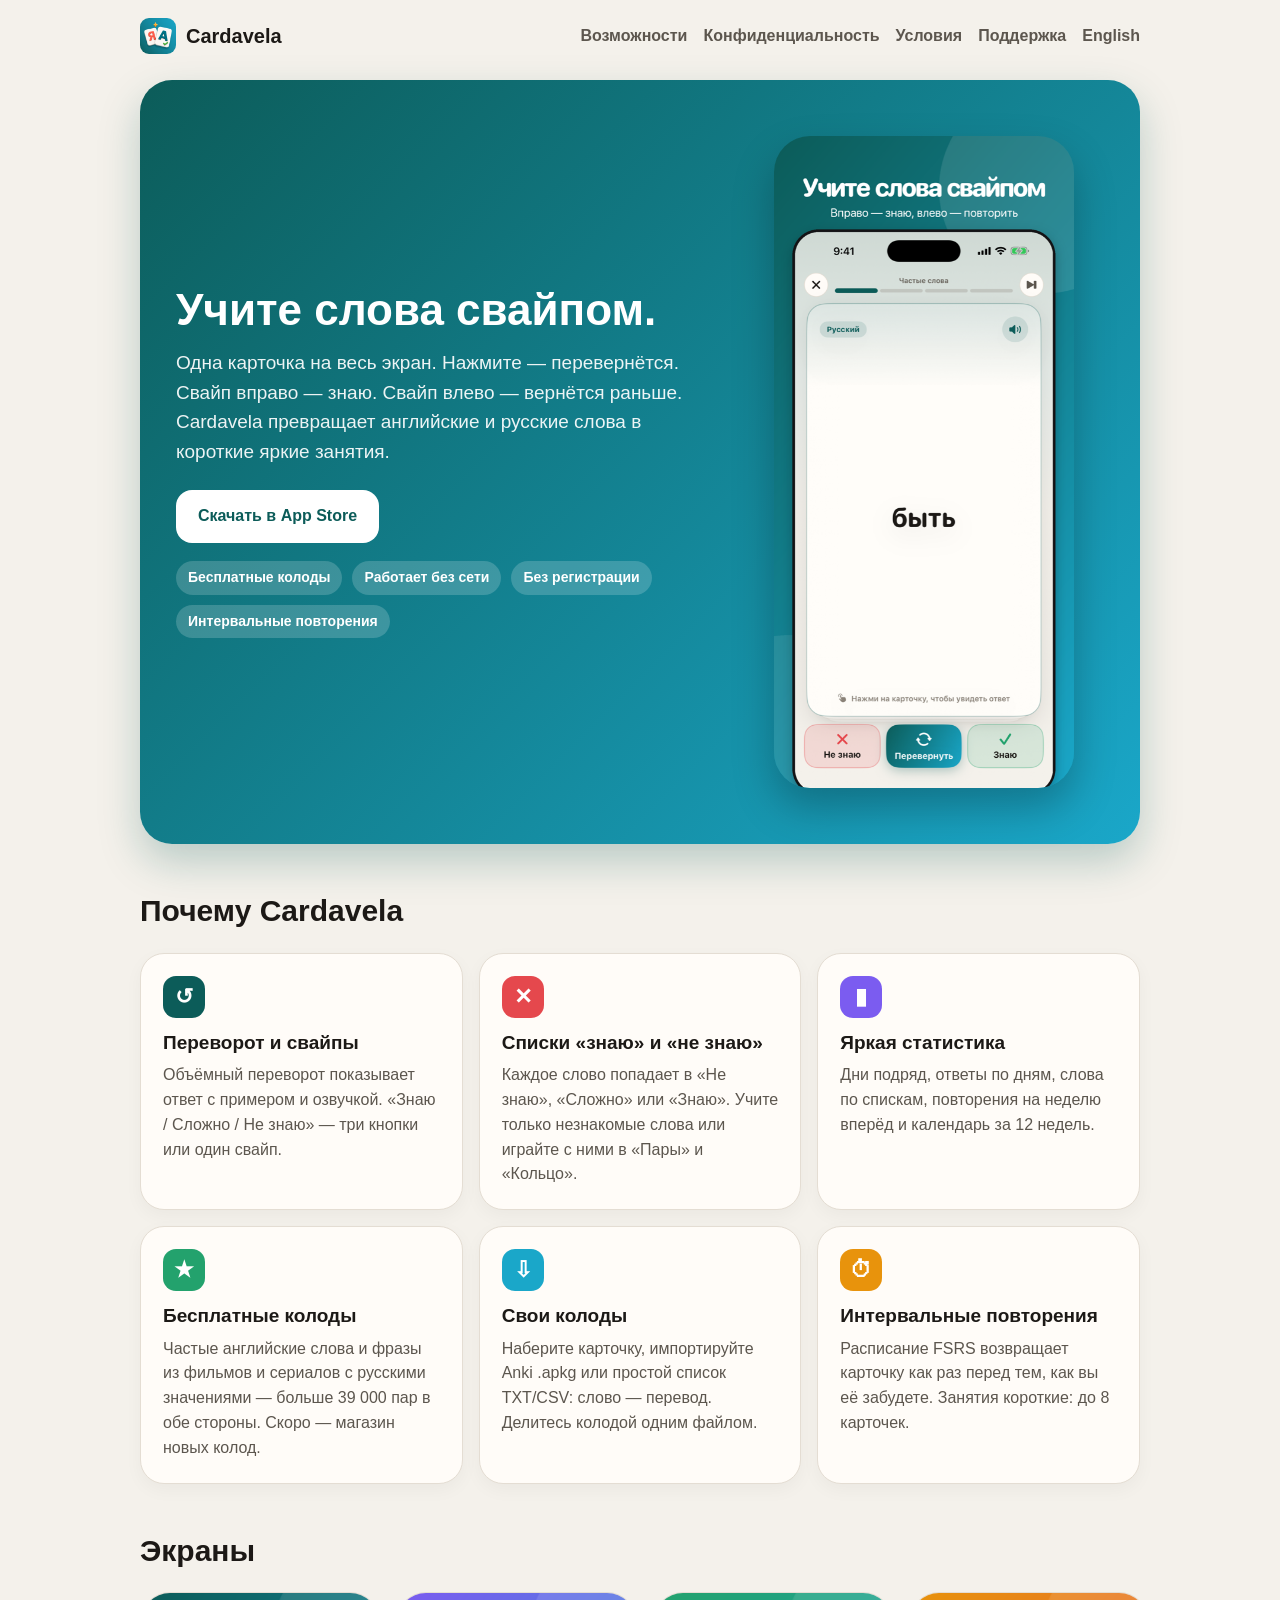
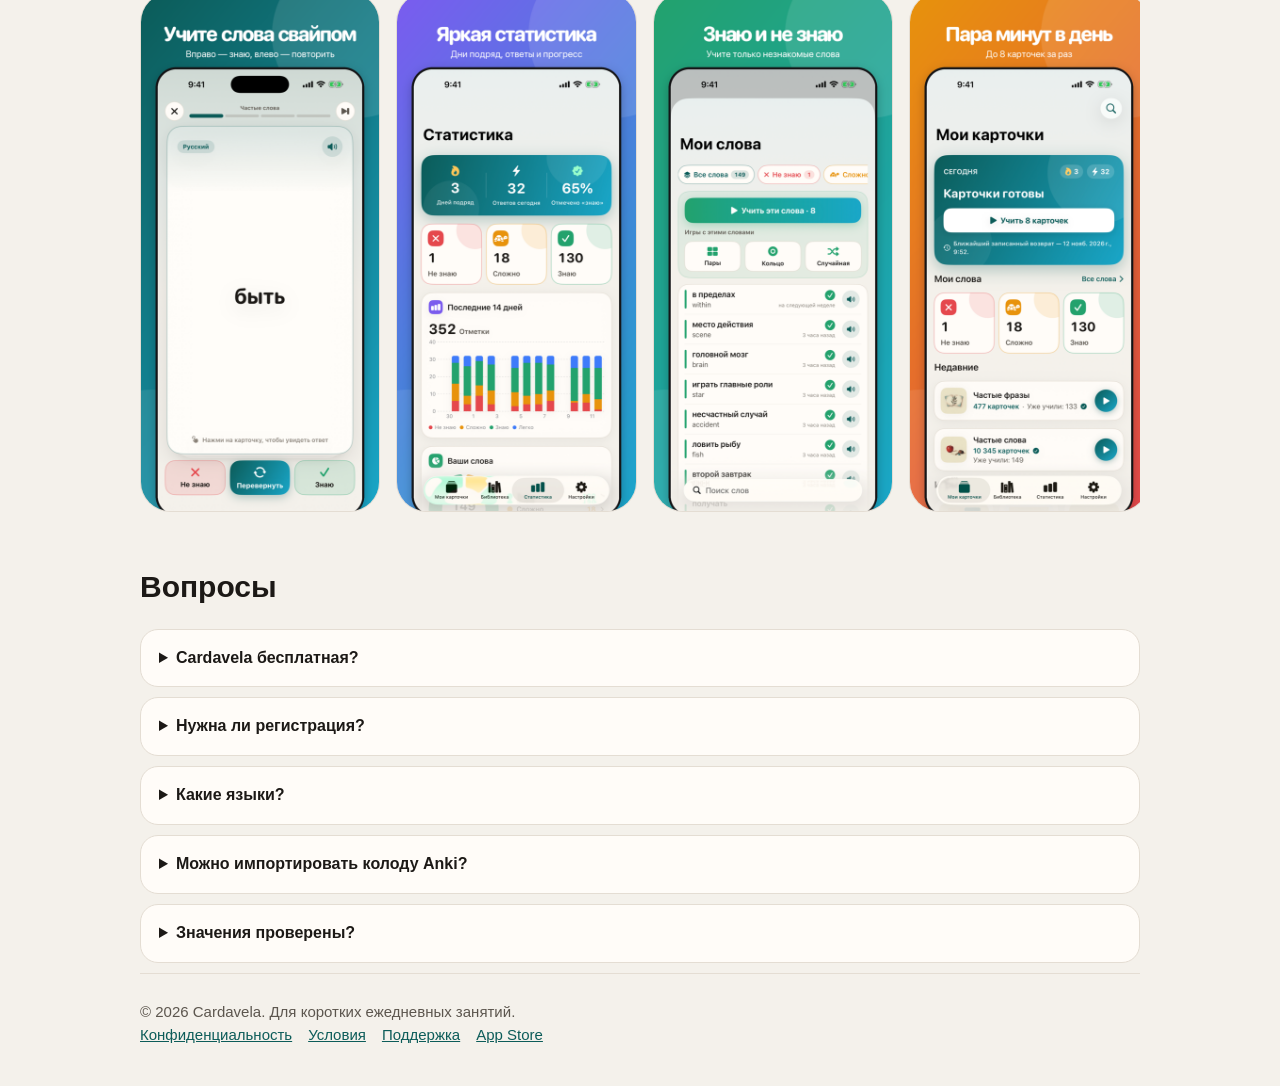
==== ru/index.html @ 1445d104 "Cardavela site: landing, privacy, terms, support (EN/RU) Co-Authored-By: Claude Opus 5.5 <noreply@an" ====
<!doctype html><html lang="ru"><head><meta charset="utf-8"><meta name="viewport" content="width=device-width,initial-scale=1">
<title>Cardavela — карточки английских и русских слов: свайпы, графики и бесплатные колоды</title><meta name="description" content="Учите английские и русские слова карточками: свайп вправо — знаю, влево — не знаю. Бесплатные колоды частых слов и фраз, интервальные повторения, яркая статистика и свои колоды. Без интернета и без регистрации."><meta name="keywords" content="карточки, учить английский, английские слова, русские слова, словарный запас, интервальное повторение, флеш-карточки, Anki, приложение для изучения слов">
<link rel="canonical" href="https://sergii-ziborov.github.io/cardavela-site/ru/index.html"><link rel="alternate" hreflang="en" href="https://sergii-ziborov.github.io/cardavela-site/index.html"><link rel="alternate" hreflang="ru" href="https://sergii-ziborov.github.io/cardavela-site/ru/index.html"><link rel="alternate" hreflang="x-default" href="https://sergii-ziborov.github.io/cardavela-site/index.html">
<meta property="og:type" content="website"><meta property="og:title" content="Cardavela — карточки английских и русских слов: свайпы, графики и бесплатные колоды"><meta property="og:description" content="Учите английские и русские слова карточками: свайп вправо — знаю, влево — не знаю. Бесплатные колоды частых слов и фраз, интервальные повторения, яркая статистика и свои колоды. Без интернета и без регистрации."><meta property="og:image" content="https://sergii-ziborov.github.io/cardavela-site/assets/og.png"><meta property="og:url" content="https://sergii-ziborov.github.io/cardavela-site/ru/index.html"><meta name="twitter:card" content="summary_large_image">
<meta name="apple-itunes-app" content="app-id=6825797949"><link rel="icon" href="../assets/icon.png"><link rel="apple-touch-icon" href="../assets/icon.png"><link rel="stylesheet" href="../assets/style.css">
<script type="application/ld+json">{"@context": "https://schema.org", "@type": "MobileApplication", "name": "Cardavela", "operatingSystem": "iOS 17+", "applicationCategory": "EducationalApplication", "offers": {"@type": "Offer", "price": "0", "priceCurrency": "USD"}, "description": "Учите английские и русские слова карточками: свайп вправо — знаю, влево — не знаю. Бесплатные колоды частых слов и фраз, интервальные повторения, яркая статистика и свои колоды. Без интернета и без регистрации.", "inLanguage": "ru", "url": "https://sergii-ziborov.github.io/cardavela-site/ru/", "installUrl": "https://apps.apple.com/app/id6825797949", "image": "https://sergii-ziborov.github.io/cardavela-site/assets/icon.png"}</script></head><body><div class="wrap">
<header class="top"><a class="brand" href="./index.html"><img src="../assets/icon.png" alt="">Cardavela</a>
<nav><a href="index.html#features">Возможности</a><a href="privacy.html">Конфиденциальность</a><a href="terms.html">Условия</a><a href="support.html">Поддержка</a><a href="../index.html" hreflang="en">English</a></nav></header>
<section class="hero"><div><h1>Учите слова свайпом.</h1><p>Одна карточка на весь экран. Нажмите — перевернётся. Свайп вправо — знаю. Свайп влево — вернётся раньше. Cardavela превращает английские и русские слова в короткие яркие занятия.</p><a class="cta" href="https://apps.apple.com/app/id6825797949"> Скачать в App Store</a>
<div class="badges"><span class="badge">Бесплатные колоды</span><span class="badge">Работает без сети</span><span class="badge">Без регистрации</span><span class="badge">Интервальные повторения</span></div></div><img class="shot" src="../assets/shot-1-ru.png" alt="Cardavela"></section>
<h2 id="features">Почему Cardavela</h2><div class="grid"><div class="card"><div class="ico" style="background:#0C5C59">↺</div><h3>Переворот и свайпы</h3><p>Объёмный переворот показывает ответ с примером и озвучкой. «Знаю / Сложно / Не знаю» — три кнопки или один свайп.</p></div><div class="card"><div class="ico" style="background:#E5484D">✕</div><h3>Списки «знаю» и «не знаю»</h3><p>Каждое слово попадает в «Не знаю», «Сложно» или «Знаю». Учите только незнакомые слова или играйте с ними в «Пары» и «Кольцо».</p></div><div class="card"><div class="ico" style="background:#7B5CF0">▮</div><h3>Яркая статистика</h3><p>Дни подряд, ответы по дням, слова по спискам, повторения на неделю вперёд и календарь за 12 недель.</p></div><div class="card"><div class="ico" style="background:#23A26D">★</div><h3>Бесплатные колоды</h3><p>Частые английские слова и фразы из фильмов и сериалов с русскими значениями — больше 39 000 пар в обе стороны. Скоро — магазин новых колод.</p></div><div class="card"><div class="ico" style="background:#1AA7C9">⇩</div><h3>Свои колоды</h3><p>Наберите карточку, импортируйте Anki .apkg или простой список TXT/CSV: слово — перевод. Делитесь колодой одним файлом.</p></div><div class="card"><div class="ico" style="background:#E8930C">⏱</div><h3>Интервальные повторения</h3><p>Расписание FSRS возвращает карточку как раз перед тем, как вы её забудете. Занятия короткие: до 8 карточек.</p></div></div>
<h2>Экраны</h2><div class="shots"><img src="../assets/shot-1-ru.png" alt="Cardavela screen 1" loading="lazy"><img src="../assets/shot-2-ru.png" alt="Cardavela screen 2" loading="lazy"><img src="../assets/shot-3-ru.png" alt="Cardavela screen 3" loading="lazy"><img src="../assets/shot-4-ru.png" alt="Cardavela screen 4" loading="lazy"><img src="../assets/shot-5-ru.png" alt="Cardavela screen 5" loading="lazy"></div>
<h2>Вопросы</h2><details><summary>Cardavela бесплатная?</summary><p>Да. Приложение и все нынешние колоды бесплатны. Позже в магазине колод могут появиться платные наборы; бесплатные останутся бесплатными.</p></details><details><summary>Нужна ли регистрация?</summary><p>Нет. Карточки и ответы хранятся на вашем устройстве. Можно сохранить личную копию в файл.</p></details><details><summary>Какие языки?</summary><p>Карточки английский ↔ русский в обе стороны. Интерфейс: русский, английский, иврит, испанский и арабский.</p></details><details><summary>Можно импортировать колоду Anki?</summary><p>Да: пакеты .apkg и простые списки TXT/CSV/TSV. Расписание не копируется — память начинается заново.</p></details><details><summary>Значения проверены?</summary><p>Опубликованные пары — подсчёт по субтитрам фильмов и сериалов, а не проверенный словарь. Приложение помечает это на карточке.</p></details><script type="application/ld+json">{"@context": "https://schema.org", "@type": "FAQPage", "mainEntity": [{"@type": "Question", "name": "Cardavela бесплатная?", "acceptedAnswer": {"@type": "Answer", "text": "Да. Приложение и все нынешние колоды бесплатны. Позже в магазине колод могут появиться платные наборы; бесплатные останутся бесплатными."}}, {"@type": "Question", "name": "Нужна ли регистрация?", "acceptedAnswer": {"@type": "Answer", "text": "Нет. Карточки и ответы хранятся на вашем устройстве. Можно сохранить личную копию в файл."}}, {"@type": "Question", "name": "Какие языки?", "acceptedAnswer": {"@type": "Answer", "text": "Карточки английский ↔ русский в обе стороны. Интерфейс: русский, английский, иврит, испанский и арабский."}}, {"@type": "Question", "name": "Можно импортировать колоду Anki?", "acceptedAnswer": {"@type": "Answer", "text": "Да: пакеты .apkg и простые списки TXT/CSV/TSV. Расписание не копируется — память начинается заново."}}, {"@type": "Question", "name": "Значения проверены?", "acceptedAnswer": {"@type": "Answer", "text": "Опубликованные пары — подсчёт по субтитрам фильмов и сериалов, а не проверенный словарь. Приложение помечает это на карточке."}}]}</script>
<footer>© 2026 Cardavela. Для коротких ежедневных занятий.<br><a href="privacy.html">Конфиденциальность</a><a href="terms.html">Условия</a><a href="support.html">Поддержка</a><a href="https://apps.apple.com/app/id6825797949">App Store</a></footer></div></body></html>
---- assets/style.css ----
:root{--teal:#0C5C59;--sky:#1AA7C9;--green:#23A26D;--amber:#E8930C;--red:#E5484D;--violet:#7B5CF0;--paper:#F4F1EB;--surface:#FFFCF8;--ink:#1C1916;--ink2:#5C564E;--line:#E4DDD3}
@media (prefers-color-scheme:dark){:root{--paper:#141311;--surface:#1E1C19;--ink:#F4F0EA;--ink2:#C4BBB0;--line:#3A3530}}
*{box-sizing:border-box}html{-webkit-text-size-adjust:100%}
body{margin:0;font-family:-apple-system,BlinkMacSystemFont,"SF Pro Text","Segoe UI",Roboto,Helvetica,Arial,sans-serif;background:var(--paper);color:var(--ink);line-height:1.55}
a{color:var(--teal)}@media (prefers-color-scheme:dark){a{color:#8FD4CF}}
.wrap{max-width:1040px;margin:0 auto;padding:0 20px}
header.top{display:flex;align-items:center;justify-content:space-between;padding:18px 0}
.brand{display:flex;align-items:center;gap:10px;font-weight:800;font-size:20px;text-decoration:none;color:var(--ink)}
.brand img{width:36px;height:36px;border-radius:9px}
nav a{margin-left:16px;text-decoration:none;font-weight:600;color:var(--ink2)}
.hero{background:linear-gradient(135deg,var(--teal),var(--sky));color:#fff;border-radius:32px;padding:56px 36px;display:grid;grid-template-columns:1.2fr .8fr;gap:28px;align-items:center;margin:8px 0 36px;box-shadow:0 18px 40px rgba(12,92,89,.25)}
.hero h1{font-size:44px;line-height:1.1;margin:0 0 14px}.hero p{font-size:19px;opacity:.92;margin:0 0 24px}
.hero img.shot{width:100%;max-width:300px;justify-self:center;border-radius:36px;box-shadow:0 20px 40px rgba(0,0,0,.25)}
.cta{display:inline-flex;align-items:center;gap:10px;background:#fff;color:var(--teal);font-weight:800;padding:14px 22px;border-radius:16px;text-decoration:none}
.badges{display:flex;gap:10px;flex-wrap:wrap;margin-top:18px}.badge{background:rgba(255,255,255,.18);padding:6px 12px;border-radius:999px;font-weight:700;font-size:14px}
h2{font-size:30px;margin:44px 0 18px}
.grid{display:grid;grid-template-columns:repeat(3,1fr);gap:16px}
.card{background:var(--surface);border:1px solid var(--line);border-radius:24px;padding:22px;box-shadow:0 6px 18px rgba(0,0,0,.04)}
.card h3{margin:10px 0 6px;font-size:19px}.card p{margin:0;color:var(--ink2)}
.ico{width:42px;height:42px;border-radius:13px;display:grid;place-items:center;color:#fff;font-size:22px;font-weight:900}
.shots{display:flex;gap:16px;overflow-x:auto;padding-bottom:8px}.shots img{height:520px;border-radius:30px;border:1px solid var(--line)}
details{background:var(--surface);border:1px solid var(--line);border-radius:18px;padding:16px 18px;margin:10px 0}summary{font-weight:700;cursor:pointer}
.doc{background:var(--surface);border:1px solid var(--line);border-radius:28px;padding:32px;margin:12px 0 40px}
.doc h1{margin-top:0}.doc h2{font-size:22px;margin:28px 0 8px}.muted{color:var(--ink2)}
footer{border-top:1px solid var(--line);padding:26px 0 40px;color:var(--ink2);font-size:15px}footer a{margin-right:16px}
@media (max-width:760px){.hero{grid-template-columns:1fr;padding:36px 22px}.hero h1{font-size:34px}.grid{grid-template-columns:1fr}.shots img{height:440px}nav a{margin-left:10px;font-size:14px}}
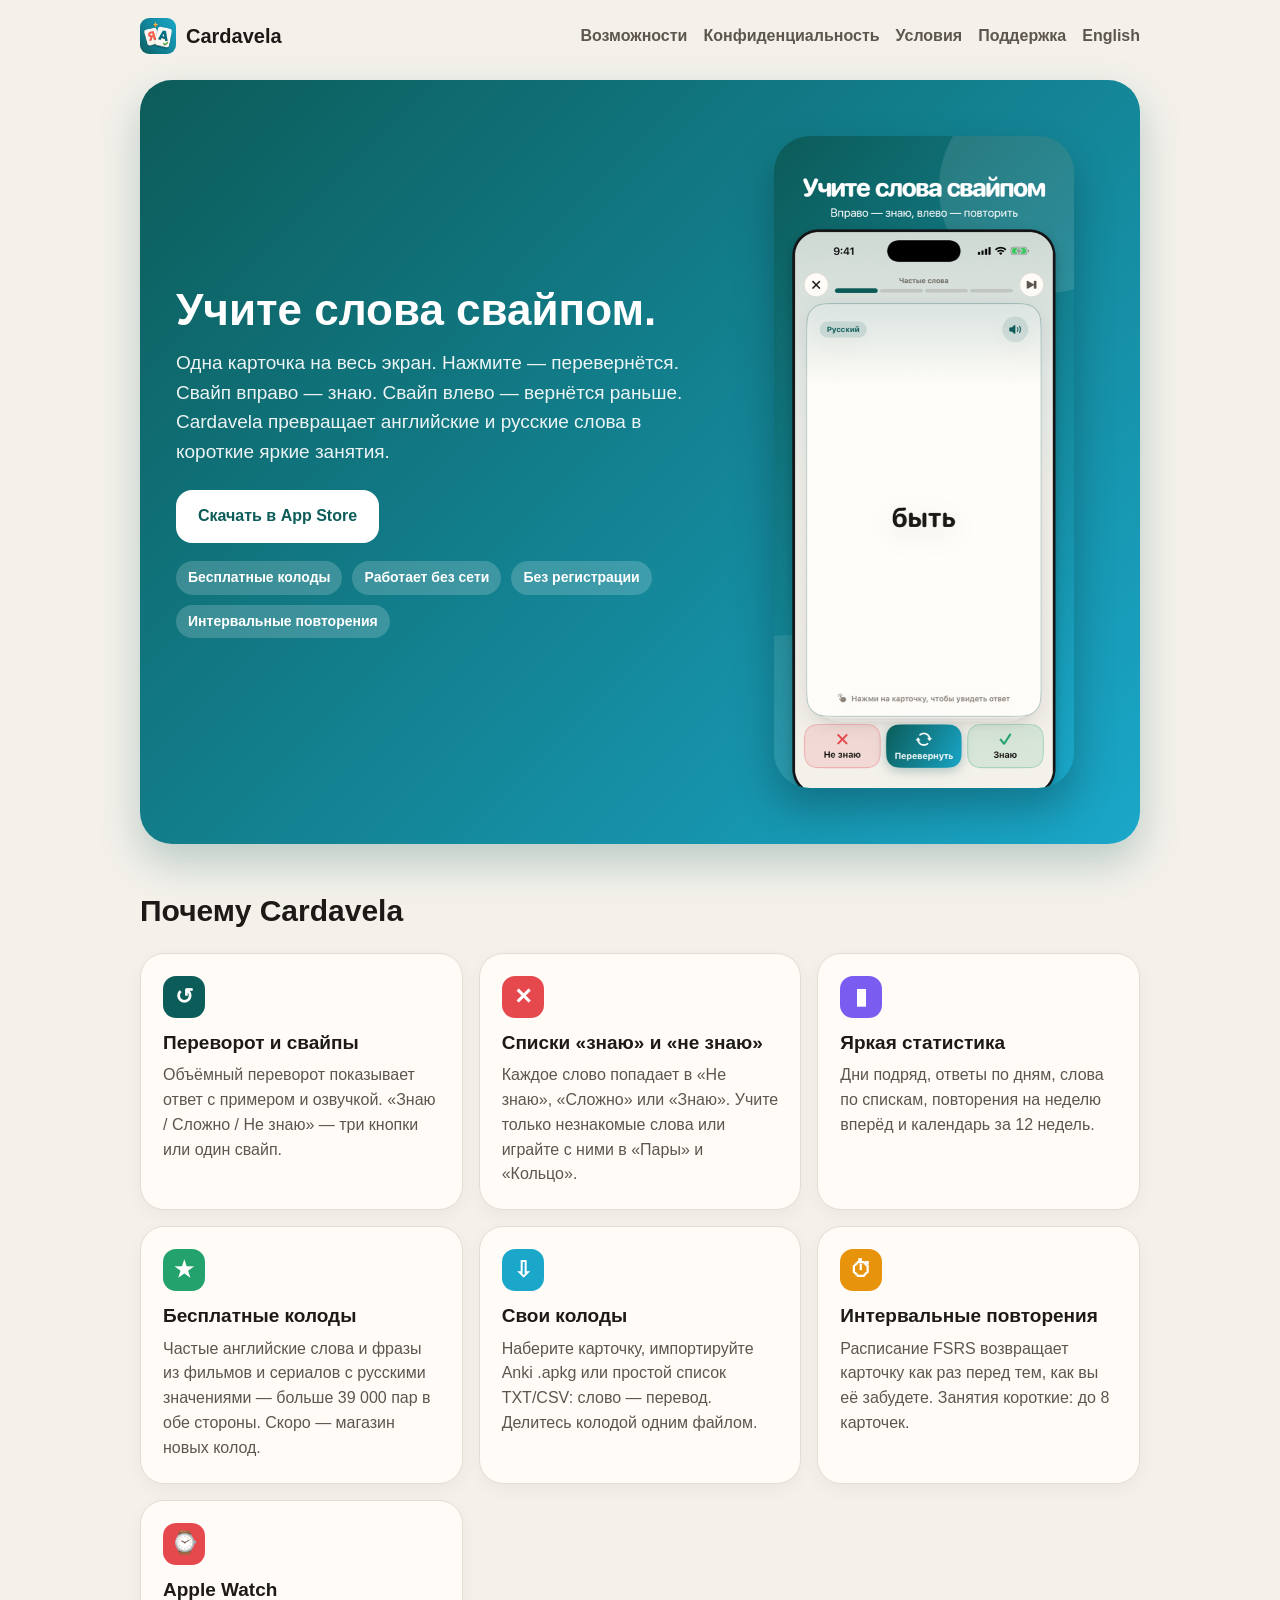
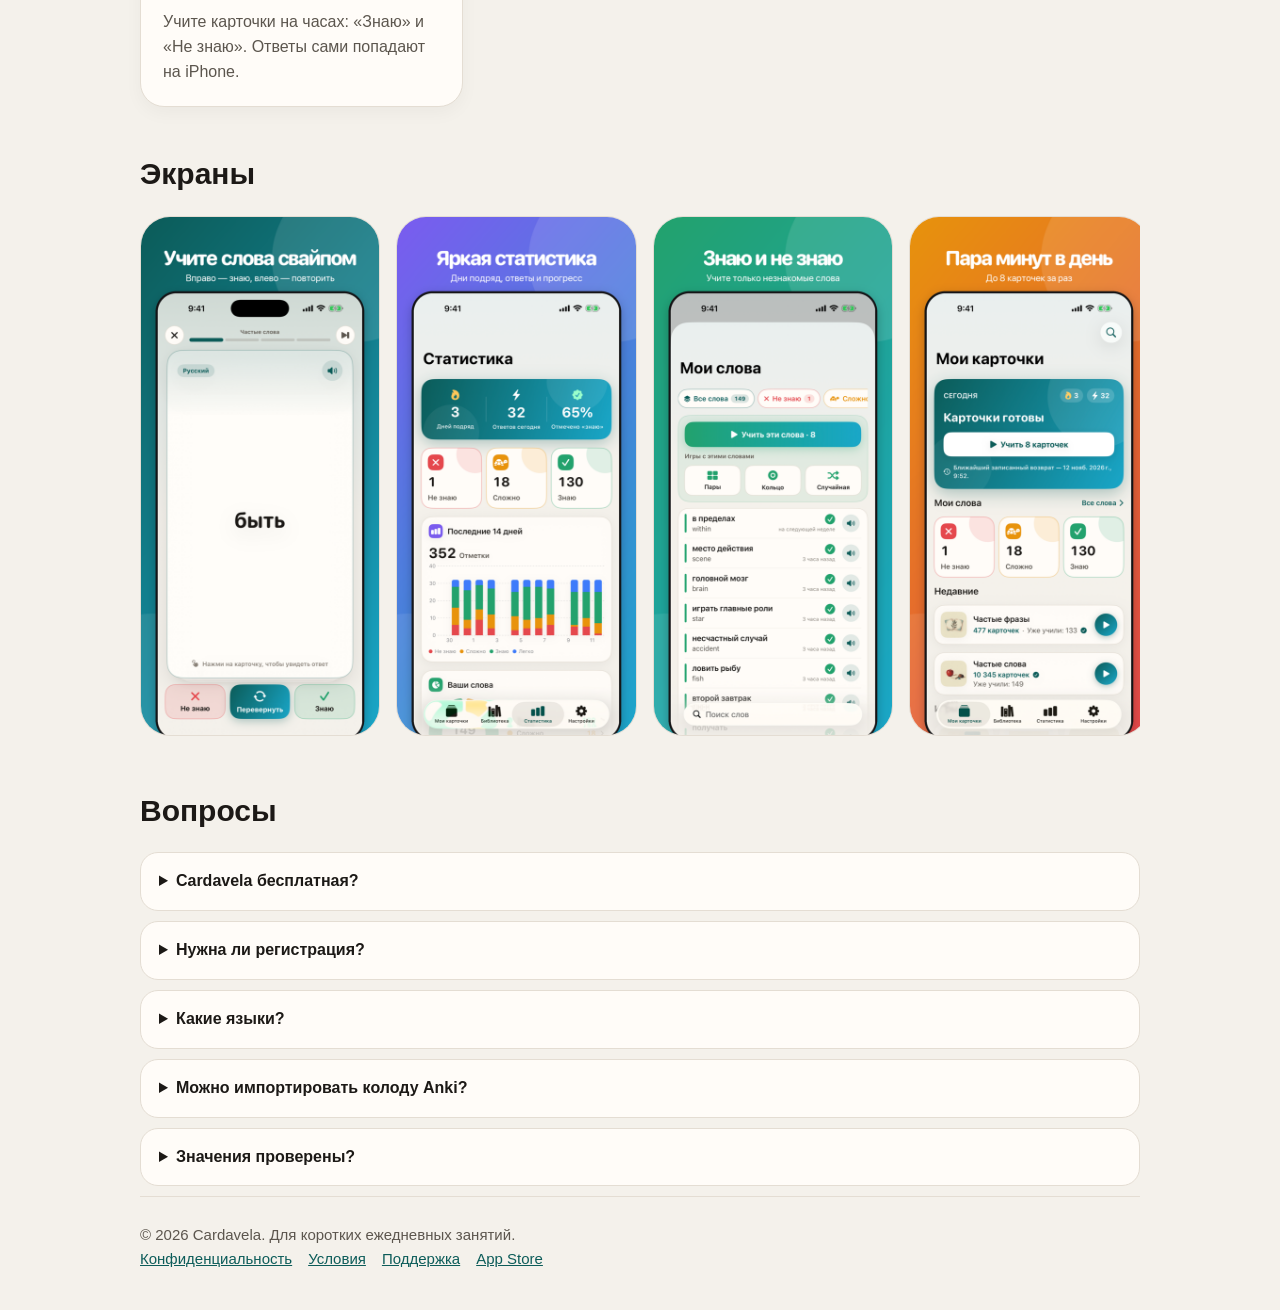
==== commit 91511dcf: "Apple Watch on the landing pages Co-Authored-By: Claude Opus 5.5 <noreply@anthropic.com>" ====
--- a/ru/index.html
+++ b/ru/index.html
@@ -8,7 +8,7 @@
 <nav><a href="index.html#features">Возможности</a><a href="privacy.html">Конфиденциальность</a><a href="terms.html">Условия</a><a href="support.html">Поддержка</a><a href="../index.html" hreflang="en">English</a></nav></header>
 <section class="hero"><div><h1>Учите слова свайпом.</h1><p>Одна карточка на весь экран. Нажмите — перевернётся. Свайп вправо — знаю. Свайп влево — вернётся раньше. Cardavela превращает английские и русские слова в короткие яркие занятия.</p><a class="cta" href="https://apps.apple.com/app/id6825797949"> Скачать в App Store</a>
 <div class="badges"><span class="badge">Бесплатные колоды</span><span class="badge">Работает без сети</span><span class="badge">Без регистрации</span><span class="badge">Интервальные повторения</span></div></div><img class="shot" src="../assets/shot-1-ru.png" alt="Cardavela"></section>
-<h2 id="features">Почему Cardavela</h2><div class="grid"><div class="card"><div class="ico" style="background:#0C5C59">↺</div><h3>Переворот и свайпы</h3><p>Объёмный переворот показывает ответ с примером и озвучкой. «Знаю / Сложно / Не знаю» — три кнопки или один свайп.</p></div><div class="card"><div class="ico" style="background:#E5484D">✕</div><h3>Списки «знаю» и «не знаю»</h3><p>Каждое слово попадает в «Не знаю», «Сложно» или «Знаю». Учите только незнакомые слова или играйте с ними в «Пары» и «Кольцо».</p></div><div class="card"><div class="ico" style="background:#7B5CF0">▮</div><h3>Яркая статистика</h3><p>Дни подряд, ответы по дням, слова по спискам, повторения на неделю вперёд и календарь за 12 недель.</p></div><div class="card"><div class="ico" style="background:#23A26D">★</div><h3>Бесплатные колоды</h3><p>Частые английские слова и фразы из фильмов и сериалов с русскими значениями — больше 39 000 пар в обе стороны. Скоро — магазин новых колод.</p></div><div class="card"><div class="ico" style="background:#1AA7C9">⇩</div><h3>Свои колоды</h3><p>Наберите карточку, импортируйте Anki .apkg или простой список TXT/CSV: слово — перевод. Делитесь колодой одним файлом.</p></div><div class="card"><div class="ico" style="background:#E8930C">⏱</div><h3>Интервальные повторения</h3><p>Расписание FSRS возвращает карточку как раз перед тем, как вы её забудете. Занятия короткие: до 8 карточек.</p></div></div>
+<h2 id="features">Почему Cardavela</h2><div class="grid"><div class="card"><div class="ico" style="background:#0C5C59">↺</div><h3>Переворот и свайпы</h3><p>Объёмный переворот показывает ответ с примером и озвучкой. «Знаю / Сложно / Не знаю» — три кнопки или один свайп.</p></div><div class="card"><div class="ico" style="background:#E5484D">✕</div><h3>Списки «знаю» и «не знаю»</h3><p>Каждое слово попадает в «Не знаю», «Сложно» или «Знаю». Учите только незнакомые слова или играйте с ними в «Пары» и «Кольцо».</p></div><div class="card"><div class="ico" style="background:#7B5CF0">▮</div><h3>Яркая статистика</h3><p>Дни подряд, ответы по дням, слова по спискам, повторения на неделю вперёд и календарь за 12 недель.</p></div><div class="card"><div class="ico" style="background:#23A26D">★</div><h3>Бесплатные колоды</h3><p>Частые английские слова и фразы из фильмов и сериалов с русскими значениями — больше 39 000 пар в обе стороны. Скоро — магазин новых колод.</p></div><div class="card"><div class="ico" style="background:#1AA7C9">⇩</div><h3>Свои колоды</h3><p>Наберите карточку, импортируйте Anki .apkg или простой список TXT/CSV: слово — перевод. Делитесь колодой одним файлом.</p></div><div class="card"><div class="ico" style="background:#E8930C">⏱</div><h3>Интервальные повторения</h3><p>Расписание FSRS возвращает карточку как раз перед тем, как вы её забудете. Занятия короткие: до 8 карточек.</p></div><div class="card"><div class="ico" style="background:#E5484D">⌚</div><h3>Apple Watch</h3><p>Учите карточки на часах: «Знаю» и «Не знаю». Ответы сами попадают на iPhone.</p></div></div>
 <h2>Экраны</h2><div class="shots"><img src="../assets/shot-1-ru.png" alt="Cardavela screen 1" loading="lazy"><img src="../assets/shot-2-ru.png" alt="Cardavela screen 2" loading="lazy"><img src="../assets/shot-3-ru.png" alt="Cardavela screen 3" loading="lazy"><img src="../assets/shot-4-ru.png" alt="Cardavela screen 4" loading="lazy"><img src="../assets/shot-5-ru.png" alt="Cardavela screen 5" loading="lazy"></div>
 <h2>Вопросы</h2><details><summary>Cardavela бесплатная?</summary><p>Да. Приложение и все нынешние колоды бесплатны. Позже в магазине колод могут появиться платные наборы; бесплатные останутся бесплатными.</p></details><details><summary>Нужна ли регистрация?</summary><p>Нет. Карточки и ответы хранятся на вашем устройстве. Можно сохранить личную копию в файл.</p></details><details><summary>Какие языки?</summary><p>Карточки английский ↔ русский в обе стороны. Интерфейс: русский, английский, иврит, испанский и арабский.</p></details><details><summary>Можно импортировать колоду Anki?</summary><p>Да: пакеты .apkg и простые списки TXT/CSV/TSV. Расписание не копируется — память начинается заново.</p></details><details><summary>Значения проверены?</summary><p>Опубликованные пары — подсчёт по субтитрам фильмов и сериалов, а не проверенный словарь. Приложение помечает это на карточке.</p></details><script type="application/ld+json">{"@context": "https://schema.org", "@type": "FAQPage", "mainEntity": [{"@type": "Question", "name": "Cardavela бесплатная?", "acceptedAnswer": {"@type": "Answer", "text": "Да. Приложение и все нынешние колоды бесплатны. Позже в магазине колод могут появиться платные наборы; бесплатные останутся бесплатными."}}, {"@type": "Question", "name": "Нужна ли регистрация?", "acceptedAnswer": {"@type": "Answer", "text": "Нет. Карточки и ответы хранятся на вашем устройстве. Можно сохранить личную копию в файл."}}, {"@type": "Question", "name": "Какие языки?", "acceptedAnswer": {"@type": "Answer", "text": "Карточки английский ↔ русский в обе стороны. Интерфейс: русский, английский, иврит, испанский и арабский."}}, {"@type": "Question", "name": "Можно импортировать колоду Anki?", "acceptedAnswer": {"@type": "Answer", "text": "Да: пакеты .apkg и простые списки TXT/CSV/TSV. Расписание не копируется — память начинается заново."}}, {"@type": "Question", "name": "Значения проверены?", "acceptedAnswer": {"@type": "Answer", "text": "Опубликованные пары — подсчёт по субтитрам фильмов и сериалов, а не проверенный словарь. Приложение помечает это на карточке."}}]}</script>
 <footer>© 2026 Cardavela. Для коротких ежедневных занятий.<br><a href="privacy.html">Конфиденциальность</a><a href="terms.html">Условия</a><a href="support.html">Поддержка</a><a href="https://apps.apple.com/app/id6825797949">App Store</a></footer></div></body></html>
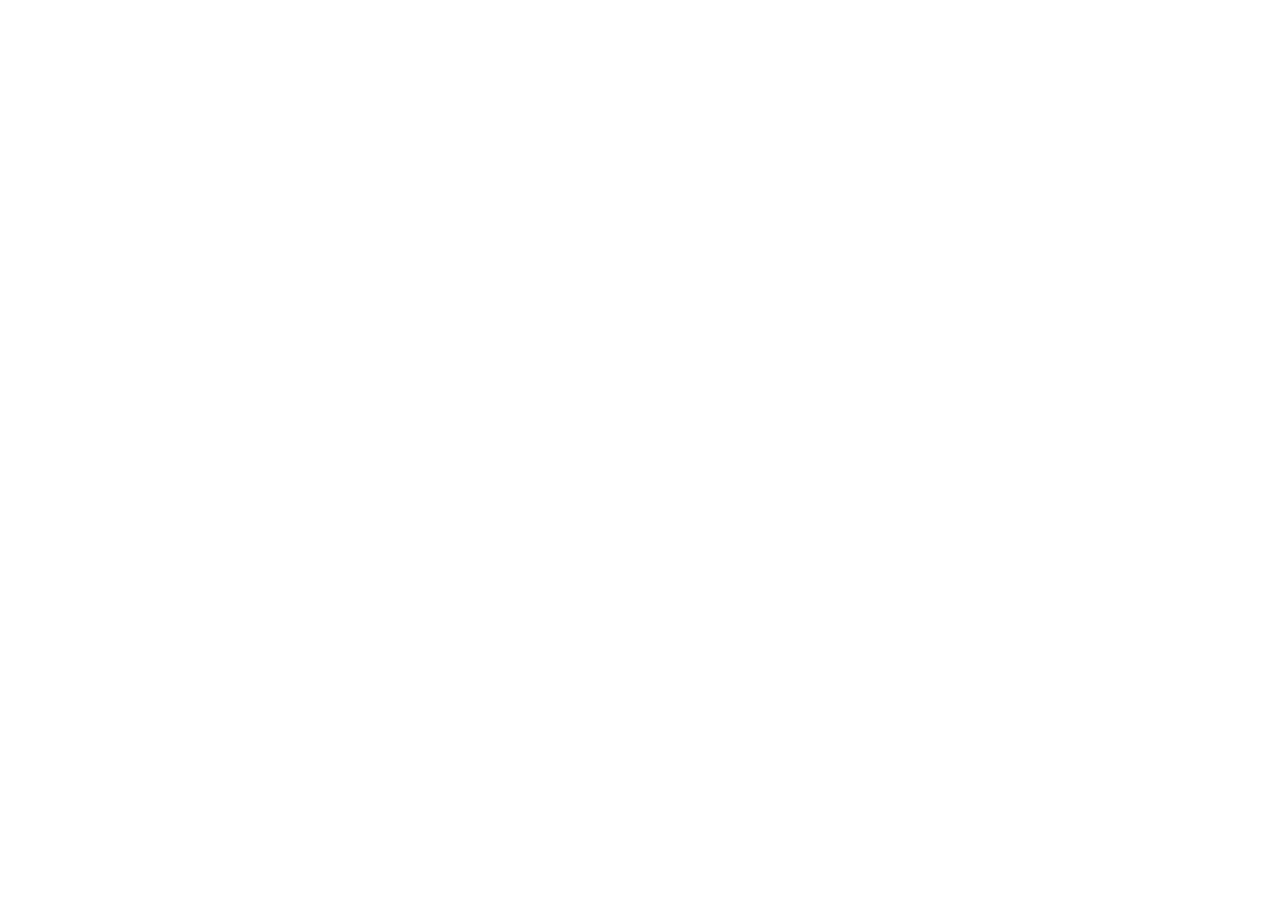
==== commit abf93514: "Move to cardavela.dev Co-Authored-By: Claude Opus 5.5 <noreply@anthropic.com>" ====
--- a/ru/index.html
+++ b/ru/index.html
@@ -1,14 +1 @@
-<!doctype html><html lang="ru"><head><meta charset="utf-8"><meta name="viewport" content="width=device-width,initial-scale=1">
-<title>Cardavela — карточки английских и русских слов: свайпы, графики и бесплатные колоды</title><meta name="description" content="Учите английские и русские слова карточками: свайп вправо — знаю, влево — не знаю. Бесплатные колоды частых слов и фраз, интервальные повторения, яркая статистика и свои колоды. Без интернета и без регистрации."><meta name="keywords" content="карточки, учить английский, английские слова, русские слова, словарный запас, интервальное повторение, флеш-карточки, Anki, приложение для изучения слов">
-<link rel="canonical" href="https://sergii-ziborov.github.io/cardavela-site/ru/index.html"><link rel="alternate" hreflang="en" href="https://sergii-ziborov.github.io/cardavela-site/index.html"><link rel="alternate" hreflang="ru" href="https://sergii-ziborov.github.io/cardavela-site/ru/index.html"><link rel="alternate" hreflang="x-default" href="https://sergii-ziborov.github.io/cardavela-site/index.html">
-<meta property="og:type" content="website"><meta property="og:title" content="Cardavela — карточки английских и русских слов: свайпы, графики и бесплатные колоды"><meta property="og:description" content="Учите английские и русские слова карточками: свайп вправо — знаю, влево — не знаю. Бесплатные колоды частых слов и фраз, интервальные повторения, яркая статистика и свои колоды. Без интернета и без регистрации."><meta property="og:image" content="https://sergii-ziborov.github.io/cardavela-site/assets/og.png"><meta property="og:url" content="https://sergii-ziborov.github.io/cardavela-site/ru/index.html"><meta name="twitter:card" content="summary_large_image">
-<meta name="apple-itunes-app" content="app-id=6825797949"><link rel="icon" href="../assets/icon.png"><link rel="apple-touch-icon" href="../assets/icon.png"><link rel="stylesheet" href="../assets/style.css">
-<script type="application/ld+json">{"@context": "https://schema.org", "@type": "MobileApplication", "name": "Cardavela", "operatingSystem": "iOS 17+", "applicationCategory": "EducationalApplication", "offers": {"@type": "Offer", "price": "0", "priceCurrency": "USD"}, "description": "Учите английские и русские слова карточками: свайп вправо — знаю, влево — не знаю. Бесплатные колоды частых слов и фраз, интервальные повторения, яркая статистика и свои колоды. Без интернета и без регистрации.", "inLanguage": "ru", "url": "https://sergii-ziborov.github.io/cardavela-site/ru/", "installUrl": "https://apps.apple.com/app/id6825797949", "image": "https://sergii-ziborov.github.io/cardavela-site/assets/icon.png"}</script></head><body><div class="wrap">
-<header class="top"><a class="brand" href="./index.html"><img src="../assets/icon.png" alt="">Cardavela</a>
-<nav><a href="index.html#features">Возможности</a><a href="privacy.html">Конфиденциальность</a><a href="terms.html">Условия</a><a href="support.html">Поддержка</a><a href="../index.html" hreflang="en">English</a></nav></header>
-<section class="hero"><div><h1>Учите слова свайпом.</h1><p>Одна карточка на весь экран. Нажмите — перевернётся. Свайп вправо — знаю. Свайп влево — вернётся раньше. Cardavela превращает английские и русские слова в короткие яркие занятия.</p><a class="cta" href="https://apps.apple.com/app/id6825797949"> Скачать в App Store</a>
-<div class="badges"><span class="badge">Бесплатные колоды</span><span class="badge">Работает без сети</span><span class="badge">Без регистрации</span><span class="badge">Интервальные повторения</span></div></div><img class="shot" src="../assets/shot-1-ru.png" alt="Cardavela"></section>
-<h2 id="features">Почему Cardavela</h2><div class="grid"><div class="card"><div class="ico" style="background:#0C5C59">↺</div><h3>Переворот и свайпы</h3><p>Объёмный переворот показывает ответ с примером и озвучкой. «Знаю / Сложно / Не знаю» — три кнопки или один свайп.</p></div><div class="card"><div class="ico" style="background:#E5484D">✕</div><h3>Списки «знаю» и «не знаю»</h3><p>Каждое слово попадает в «Не знаю», «Сложно» или «Знаю». Учите только незнакомые слова или играйте с ними в «Пары» и «Кольцо».</p></div><div class="card"><div class="ico" style="background:#7B5CF0">▮</div><h3>Яркая статистика</h3><p>Дни подряд, ответы по дням, слова по спискам, повторения на неделю вперёд и календарь за 12 недель.</p></div><div class="card"><div class="ico" style="background:#23A26D">★</div><h3>Бесплатные колоды</h3><p>Частые английские слова и фразы из фильмов и сериалов с русскими значениями — больше 39 000 пар в обе стороны. Скоро — магазин новых колод.</p></div><div class="card"><div class="ico" style="background:#1AA7C9">⇩</div><h3>Свои колоды</h3><p>Наберите карточку, импортируйте Anki .apkg или простой список TXT/CSV: слово — перевод. Делитесь колодой одним файлом.</p></div><div class="card"><div class="ico" style="background:#E8930C">⏱</div><h3>Интервальные повторения</h3><p>Расписание FSRS возвращает карточку как раз перед тем, как вы её забудете. Занятия короткие: до 8 карточек.</p></div><div class="card"><div class="ico" style="background:#E5484D">⌚</div><h3>Apple Watch</h3><p>Учите карточки на часах: «Знаю» и «Не знаю». Ответы сами попадают на iPhone.</p></div></div>
-<h2>Экраны</h2><div class="shots"><img src="../assets/shot-1-ru.png" alt="Cardavela screen 1" loading="lazy"><img src="../assets/shot-2-ru.png" alt="Cardavela screen 2" loading="lazy"><img src="../assets/shot-3-ru.png" alt="Cardavela screen 3" loading="lazy"><img src="../assets/shot-4-ru.png" alt="Cardavela screen 4" loading="lazy"><img src="../assets/shot-5-ru.png" alt="Cardavela screen 5" loading="lazy"></div>
-<h2>Вопросы</h2><details><summary>Cardavela бесплатная?</summary><p>Да. Приложение и все нынешние колоды бесплатны. Позже в магазине колод могут появиться платные наборы; бесплатные останутся бесплатными.</p></details><details><summary>Нужна ли регистрация?</summary><p>Нет. Карточки и ответы хранятся на вашем устройстве. Можно сохранить личную копию в файл.</p></details><details><summary>Какие языки?</summary><p>Карточки английский ↔ русский в обе стороны. Интерфейс: русский, английский, иврит, испанский и арабский.</p></details><details><summary>Можно импортировать колоду Anki?</summary><p>Да: пакеты .apkg и простые списки TXT/CSV/TSV. Расписание не копируется — память начинается заново.</p></details><details><summary>Значения проверены?</summary><p>Опубликованные пары — подсчёт по субтитрам фильмов и сериалов, а не проверенный словарь. Приложение помечает это на карточке.</p></details><script type="application/ld+json">{"@context": "https://schema.org", "@type": "FAQPage", "mainEntity": [{"@type": "Question", "name": "Cardavela бесплатная?", "acceptedAnswer": {"@type": "Answer", "text": "Да. Приложение и все нынешние колоды бесплатны. Позже в магазине колод могут появиться платные наборы; бесплатные останутся бесплатными."}}, {"@type": "Question", "name": "Нужна ли регистрация?", "acceptedAnswer": {"@type": "Answer", "text": "Нет. Карточки и ответы хранятся на вашем устройстве. Можно сохранить личную копию в файл."}}, {"@type": "Question", "name": "Какие языки?", "acceptedAnswer": {"@type": "Answer", "text": "Карточки английский ↔ русский в обе стороны. Интерфейс: русский, английский, иврит, испанский и арабский."}}, {"@type": "Question", "name": "Можно импортировать колоду Anki?", "acceptedAnswer": {"@type": "Answer", "text": "Да: пакеты .apkg и простые списки TXT/CSV/TSV. Расписание не копируется — память начинается заново."}}, {"@type": "Question", "name": "Значения проверены?", "acceptedAnswer": {"@type": "Answer", "text": "Опубликованные пары — подсчёт по субтитрам фильмов и сериалов, а не проверенный словарь. Приложение помечает это на карточке."}}]}</script>
-<footer>© 2026 Cardavela. Для коротких ежедневных занятий.<br><a href="privacy.html">Конфиденциальность</a><a href="terms.html">Условия</a><a href="support.html">Поддержка</a><a href="https://apps.apple.com/app/id6825797949">App Store</a></footer></div></body></html>+<!doctype html><html><head><meta charset="utf-8"><title>Cardavela</title><link rel="canonical" href="https://cardavela.dev/ru"><meta http-equiv="refresh" content="0; url=https://cardavela.dev/ru"><script>location.replace("https://cardavela.dev/ru")</script></head><body><a href="https://cardavela.dev/ru">https://cardavela.dev/ru</a></body></html>
